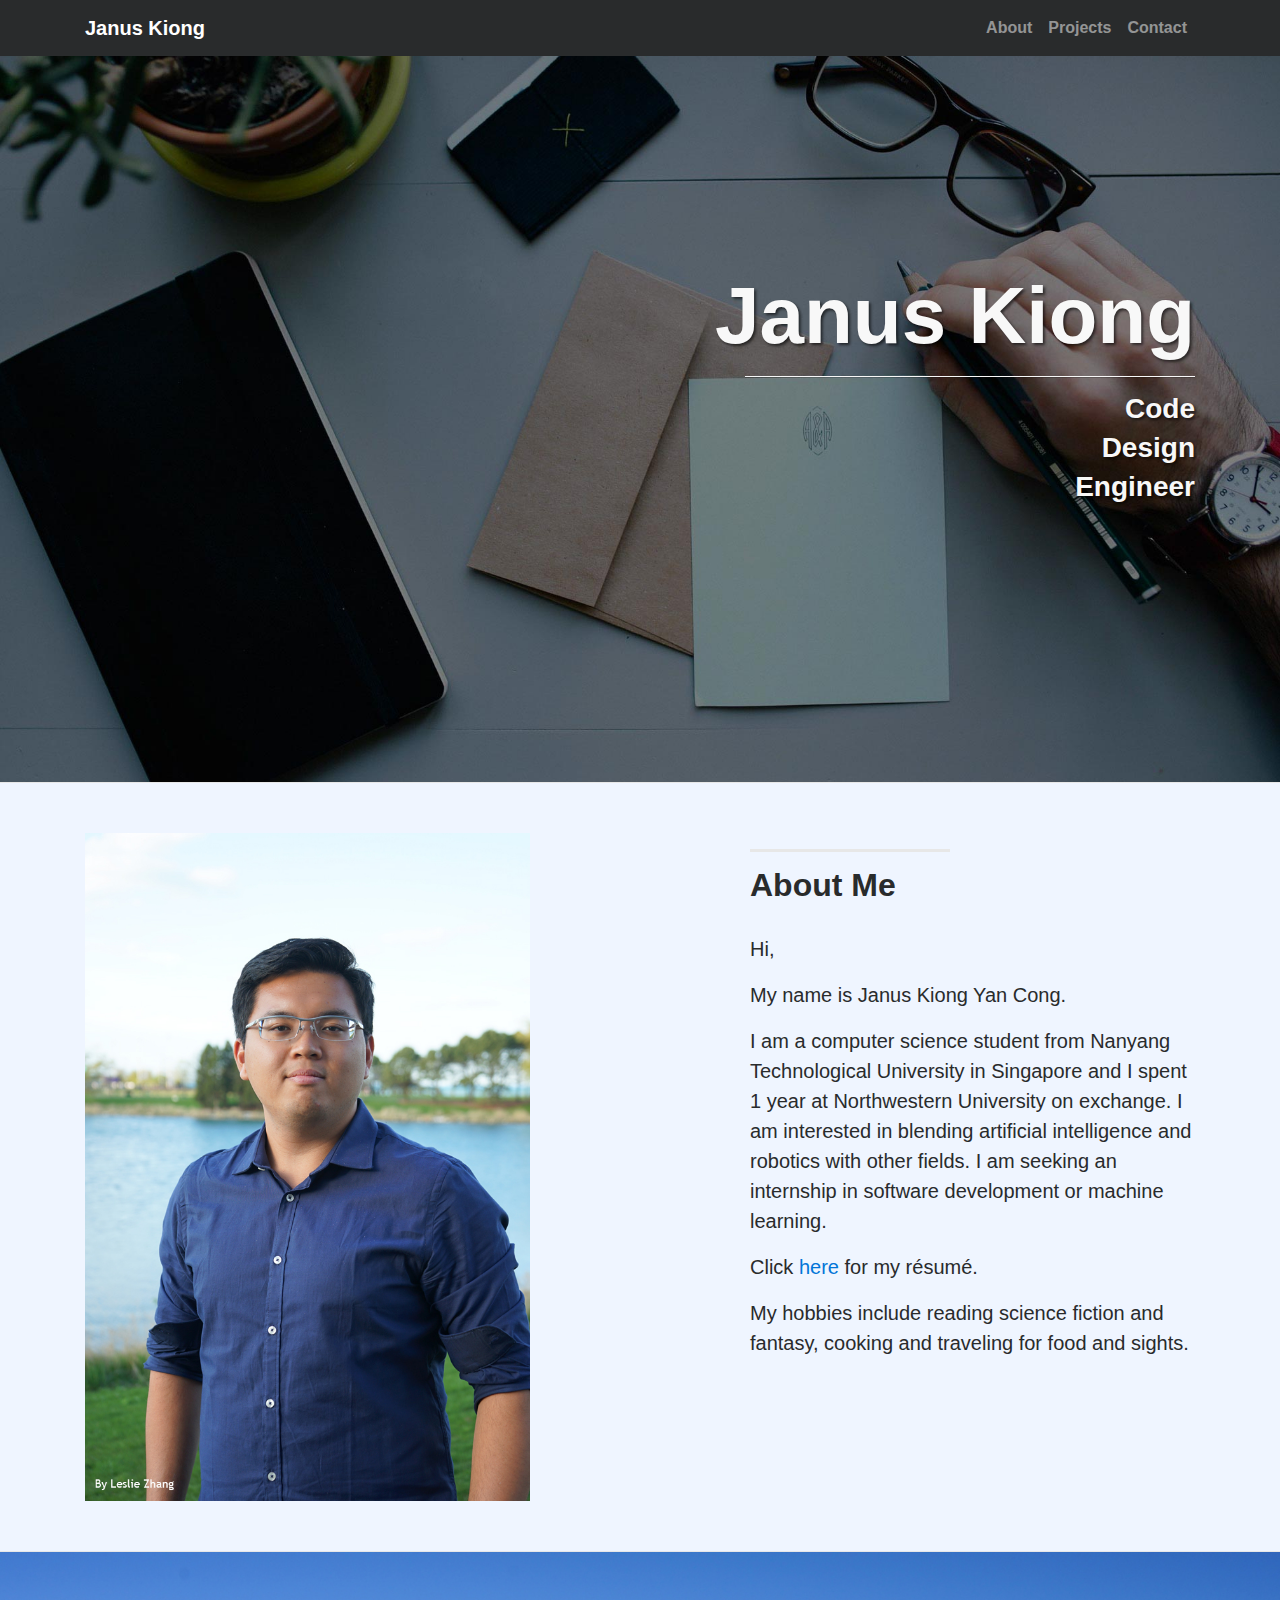
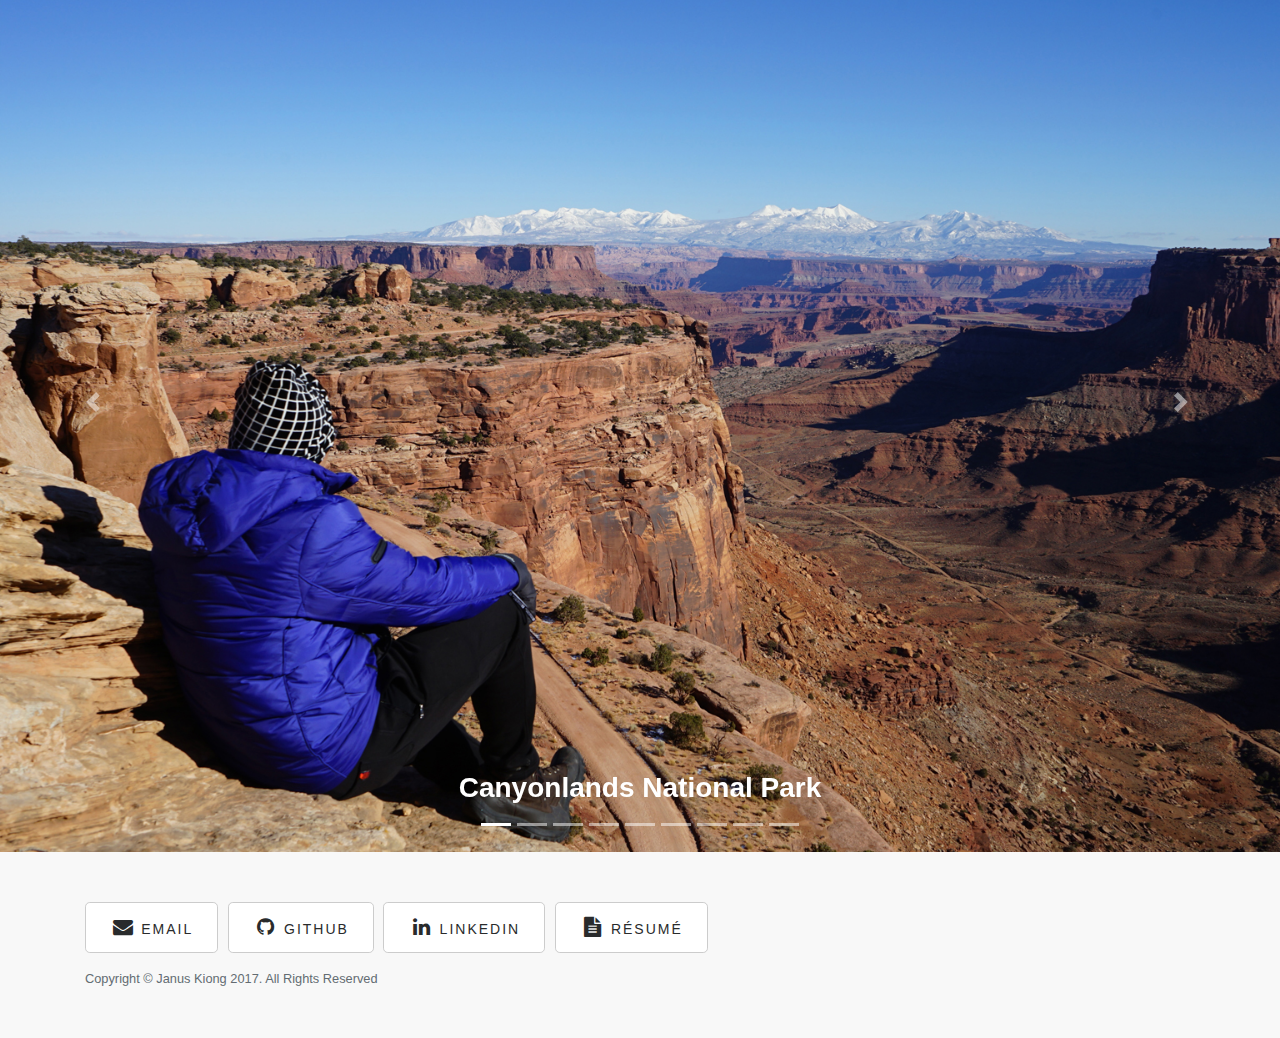
==== index.html @ f42e77da "Changed BIO" ====
<!DOCTYPE html>
<html lang="en">

<head>

    <meta charset="utf-8">
    <meta name="viewport" content="width=device-width, initial-scale=1, shrink-to-fit=no">
    <meta name="description" content="">
    <meta name="author" content="">

    <title>Janus Kiong</title>

    <!-- Bootstrap core CSS -->
    <link href="vendor/bootstrap/css/bootstrap.min.css" rel="stylesheet">

    <!-- Custom styles for this template -->
    <link href="css/landing-page.css" rel="stylesheet">

    <!-- Custom fonts for this template -->
    <link href="vendor/font-awesome/css/font-awesome.min.css" rel="stylesheet" type="text/css">
    <link href="https://fonts.googleapis.com/css?family=Lato:300,400,700,300italic,400italic,700italic" rel="stylesheet" type="text/css">

    <!-- Temporary navbar container fix -->
    <style>
    .navbar-toggler {
        z-index: 1;
    }
    
    @media (max-width: 576px) {
        nav > .container {
            width: 100%;
        }
    }
    </style>

</head>

<body>

    <!-- Navigation -->
    <nav class="navbar fixed-top navbar-toggleable-md navbar-inverse bg-inverse">
        <button class="navbar-toggler navbar-toggler-right" type="button" data-toggle="collapse" data-target="#navbarExample" aria-controls="navbarExample" aria-expanded="false" aria-label="Toggle navigation">
            <span class="navbar-toggler-icon"></span>
        </button>
        <div class="container">
            <a class="navbar-brand" href="index.html">Janus Kiong</a>
            <div class="collapse navbar-collapse" id="navbarExample">
                <ul class="navbar-nav ml-auto">
                    <li class="nav-item">
                        <a class="nav-link" href="#about">About</a>
                    </li>
                    <li class="nav-item">
                        <a class="nav-link" href="projects/index.html">Projects</a>
                    </li>
                    <li class="nav-item">
                        <a class="nav-link" href="#contact">Contact</a>
                    </li>
                </ul>
            </div>
        </div>
    </nav>

    <!-- Header -->
    <header class="intro-header">
        <div class="container">
            <div class="intro-message">
                <h1>Janus Kiong</h1>
                <hr class="intro-divider">
                <h3>Code</h3>
				<h3>Design</h3>
				<h3>Engineer</h3>
            </div>
        </div>
    </header>

    <!-- Page Content -->
	<section id="about">
	<a name="about"></a>
    <section class="content-section-b">

        <div class="container">

            <div class="row">
                <div class="col-lg-5 push-lg-7">
                    <hr class="section-heading-spacer">
                    <div class="clearfix"></div>
                    <h2 class="section-heading">About Me</h2>
                    <p class="lead">Hi,</p>
					<p class="lead">My name is Janus Kiong Yan Cong.</p>
					<p class="lead">I am a computer science student from Nanyang Technological University in Singapore and I spent 1 year at Northwestern University on exchange. I am interested in blending artificial intelligence and robotics with other fields. I am seeking an internship in software development or machine learning.</p>
					<p class="lead">Click <a href="file/resume.pdf">here</a> for my résumé. </p>
					<p class="lead">My hobbies include reading science fiction and fantasy, cooking and traveling for food and sights.</p>
                </div>
                <div class="col-lg-5 pull-lg-5">
                    <img class="img-fluid" src="img/januskiong.jpg" alt="">
                </div>
            </div>

        </div>
        <!-- /.container -->

    </section>
    <!-- /.content-section-b -->
	</section>
	
	<!--Full Page Sliders-->
    <header>
        <div id="carouselExampleIndicators" class="carousel slide" data-ride="carousel">
            <ol class="carousel-indicators">
                <li data-target="#carouselExampleIndicators" data-slide-to="0" class="active"></li>
                <li data-target="#carouselExampleIndicators" data-slide-to="1"></li>
                <li data-target="#carouselExampleIndicators" data-slide-to="2"></li>
				<li data-target="#carouselExampleIndicators" data-slide-to="3"></li>
				<li data-target="#carouselExampleIndicators" data-slide-to="4"></li>
				<li data-target="#carouselExampleIndicators" data-slide-to="5"></li>
				<li data-target="#carouselExampleIndicators" data-slide-to="6"></li>
				<li data-target="#carouselExampleIndicators" data-slide-to="7"></li>
				<li data-target="#carouselExampleIndicators" data-slide-to="8"></li>
				
            </ol>
            <div class="carousel-inner" role="listbox">
                <!-- Slide One - Set the background image for this slide in the line below -->
                <div class="carousel-item active" style="background-image: url('img/canyonlands.jpg')">
                    <div class="carousel-caption d-none d-md-block">
                        <h3>Canyonlands National Park</h3>
                    </div>
                </div>
                <!-- Slide Two - Set the background image for this slide in the line below -->
                <div class="carousel-item" style="background-image: url('img/yosemite.jpg')">
                    <div class="carousel-caption d-none d-md-block">
                        <h3>Yosemite National Park</h3>
                    </div>
                </div>
                <!-- Slide Three - Set the background image for this slide in the line below -->
                <div class="carousel-item" style="background-image: url('img/bryce-canyon.jpg')">
                    <div class="carousel-caption d-none d-md-block">
                        <h3>Bryce Canyon National Park</h3>
                    </div>
                </div>
				<div class="carousel-item" style="background-image: url('img/antelope-canyon.jpg')">
                    <div class="carousel-caption d-none d-md-block">
                        <h3>Antelope Canyon</h3>
                    </div>
                </div>
				<div class="carousel-item" style="background-image: url('img/death-valley.jpg')">
                    <div class="carousel-caption d-none d-md-block">
                        <h3>Death Valley National Park</h3>
                    </div>
                </div><div class="carousel-item" style="background-image: url('img/northwestern-university.jpg')">
                    <div class="carousel-caption d-none d-md-block">
                        <h3>Northwestern University</h3>
                    </div>
                </div>
				<div class="carousel-item" style="background-image: url('img/chicago-flight.jpg')">
                    <div class="carousel-caption d-none d-md-block">
                        <h3>Chicago</h3>
                    </div>
                </div>
				<div class="carousel-item" style="background-image: url('img/wodka-bar.jpg')">
                    <div class="carousel-caption d-none d-md-block">
                        <h3>Wódka Bar, Kraków</h3>
                    </div>
                </div>
				<div class="carousel-item" style="background-image: url('img/peles-castle.jpg')">
                    <div class="carousel-caption d-none d-md-block">
                        <h3>Peleș Castle, Romania</h3>
                    </div>
                </div>
            </div>
            <a class="carousel-control-prev" href="#carouselExampleIndicators" role="button" data-slide="prev">
                <span class="carousel-control-prev-icon" aria-hidden="true"></span>
                <span class="sr-only">Previous</span>
            </a>
            <a class="carousel-control-next" href="#carouselExampleIndicators" role="button" data-slide="next">
                <span class="carousel-control-next-icon" aria-hidden="true"></span>
                <span class="sr-only">Next</span>
            </a>
        </div>
    </header>

    <!-- Footer -->
	<section id="contact">
	<a name="contact"></a>
    <footer>
        <div class="container">
            <ul class="list-inline intro-social-buttons">
                    <li class="list-inline-item">
                        <a href="mailto:janus.kiong@gmail.com" class="btn btn-secondary btn-lg"><i class="fa fa-envelope fa-fw"></i> <span class="network-name">Email</span></a>
                    </li>
                    <li class="list-inline-item">
                        <a href="https://github.com/JnusK" class="btn btn-secondary btn-lg"><i class="fa fa-github fa-fw"></i> <span class="network-name">Github</span></a>
                    </li>
                    <li class="list-inline-item">
                        <a href="https://www.linkedin.com/in/januskiong/" class="btn btn-secondary btn-lg"><i class="fa fa-linkedin fa-fw"></i> <span class="network-name">Linkedin</span></a>
                    </li>
					<li class="list-inline-item">
                        <a href="file/resume.pdf" class="btn btn-secondary btn-lg"><i class="fa fa-file-text fa-fw"></i> <span class="network-name">Résumé</span></a>
                    </li>
                </ul>
            <p class="copyright text-muted small">Copyright &copy; Janus Kiong 2017. All Rights Reserved</p>
        </div>
    </footer>
	</section>

    <!-- Bootstrap core JavaScript -->
    <script src="vendor/jquery/jquery.min.js"></script>
    <script src="vendor/tether/tether.min.js"></script>
    <script src="vendor/bootstrap/js/bootstrap.min.js"></script>

</body>

</html>
---- css/landing-page.css ----
/*!
 * Start Bootstrap - Landing Page (http://startbootstrap.com/template-overviews/landing-page)
 * Copyright 2013-2017 Start Bootstrap
 * Licensed under MIT (https://github.com/BlackrockDigital/startbootstrap-landing-page/blob/master/LICENSE)
 */

body,
html {
    width: 100%;
    height: 100%;
}

body,
h1,
h2,
h3,
h4,
h5,
h6 {
    font-family: Trebuchet MS, sans-serif;
    font-weight: 700;
}

body {
		background-color: #eff5ff;
}

.intro-header {
    padding-top: 50px;
    padding-bottom: 50px;
    text-align: right;
    color: #f8f8f8;
    background: url(../img/intro-bg.jpg) no-repeat center center;
    background-size: cover;
}

.intro-message {
    position: relative;
    padding-top: 20%;
    padding-bottom: 20%;
}

.intro-message > h1 {
    margin: 0;
    text-shadow: 2px 2px 3px rgba(0, 0, 0, 0.6);
    font-size: 5em;
}

.intro-divider {
    width: 450px;
	margin-right: 0;
    border-top: 1px solid #f8f8f8;
    border-bottom: 1px solid rgba(0, 0, 0, 0.2);
}

.intro-message > h3 {
    text-shadow: 2px 2px 3px rgba(0, 0, 0, 0.6);
}

@media(max-width:767px) {
    .intro-message {
        padding-bottom: 15%;
    }
    .intro-message > h1 {
        font-size: 3em;
    }
    ul.intro-social-buttons > li {
        display: block;
        margin-bottom: 20px;
        padding: 0;
    }
    ul.intro-social-buttons > li:last-child {
        margin-bottom: 0;
    }
    .intro-divider {
        width: 100%;
    }
}

.network-name {
    text-transform: uppercase;
    font-size: 14px;
    font-weight: 400;
    letter-spacing: 2px;
}

.content-section-a {
    padding: 50px 0;
    background-color: #f8f8f8;
}

.content-section-b {
    padding: 50px 0;
    border-top: 1px solid #e7e7e7;
    border-bottom: 1px solid #e7e7e7;
}

.section-heading {
    margin-bottom: 30px;
}

.section-heading-spacer {
    float: left;
    width: 200px;
    border-top: 3px solid #e7e7e7;
}

.banner {
    padding: 100px 0;
    color: #f8f8f8;
    background: url(../img/banner-bg.jpg) no-repeat center center;
    background-size: cover;
}

.banner h2 {
    margin: 0;
    text-shadow: 2px 2px 3px rgba(0, 0, 0, 0.6);
    font-size: 3em;
}

.banner ul {
    margin-bottom: 0;
}

.banner-social-buttons {
    float: right;
    margin-top: 0;
}

@media(max-width:1199px) {
    ul.banner-social-buttons {
        float: left;
        margin-top: 15px;
    }
}

@media(max-width:767px) {
    .banner h2 {
        margin: 0;
        text-shadow: 2px 2px 3px rgba(0, 0, 0, 0.6);
        font-size: 3em;
    }
    ul.banner-social-buttons > li {
        display: block;
        margin-bottom: 20px;
        padding: 0;
    }
    ul.banner-social-buttons > li:last-child {
        margin-bottom: 0;
    }
}

.carousel-item {
    height: 100vh;
    min-height: 300px;
    background: no-repeat center center scroll;
    -webkit-background-size: cover;
    -moz-background-size: cover;
    -o-background-size: cover;
    background-size: cover;
}

footer {
    padding: 50px 0;
    background-color: #f8f8f8;
}

p.copyright {
    margin: 15px 0 0;
}
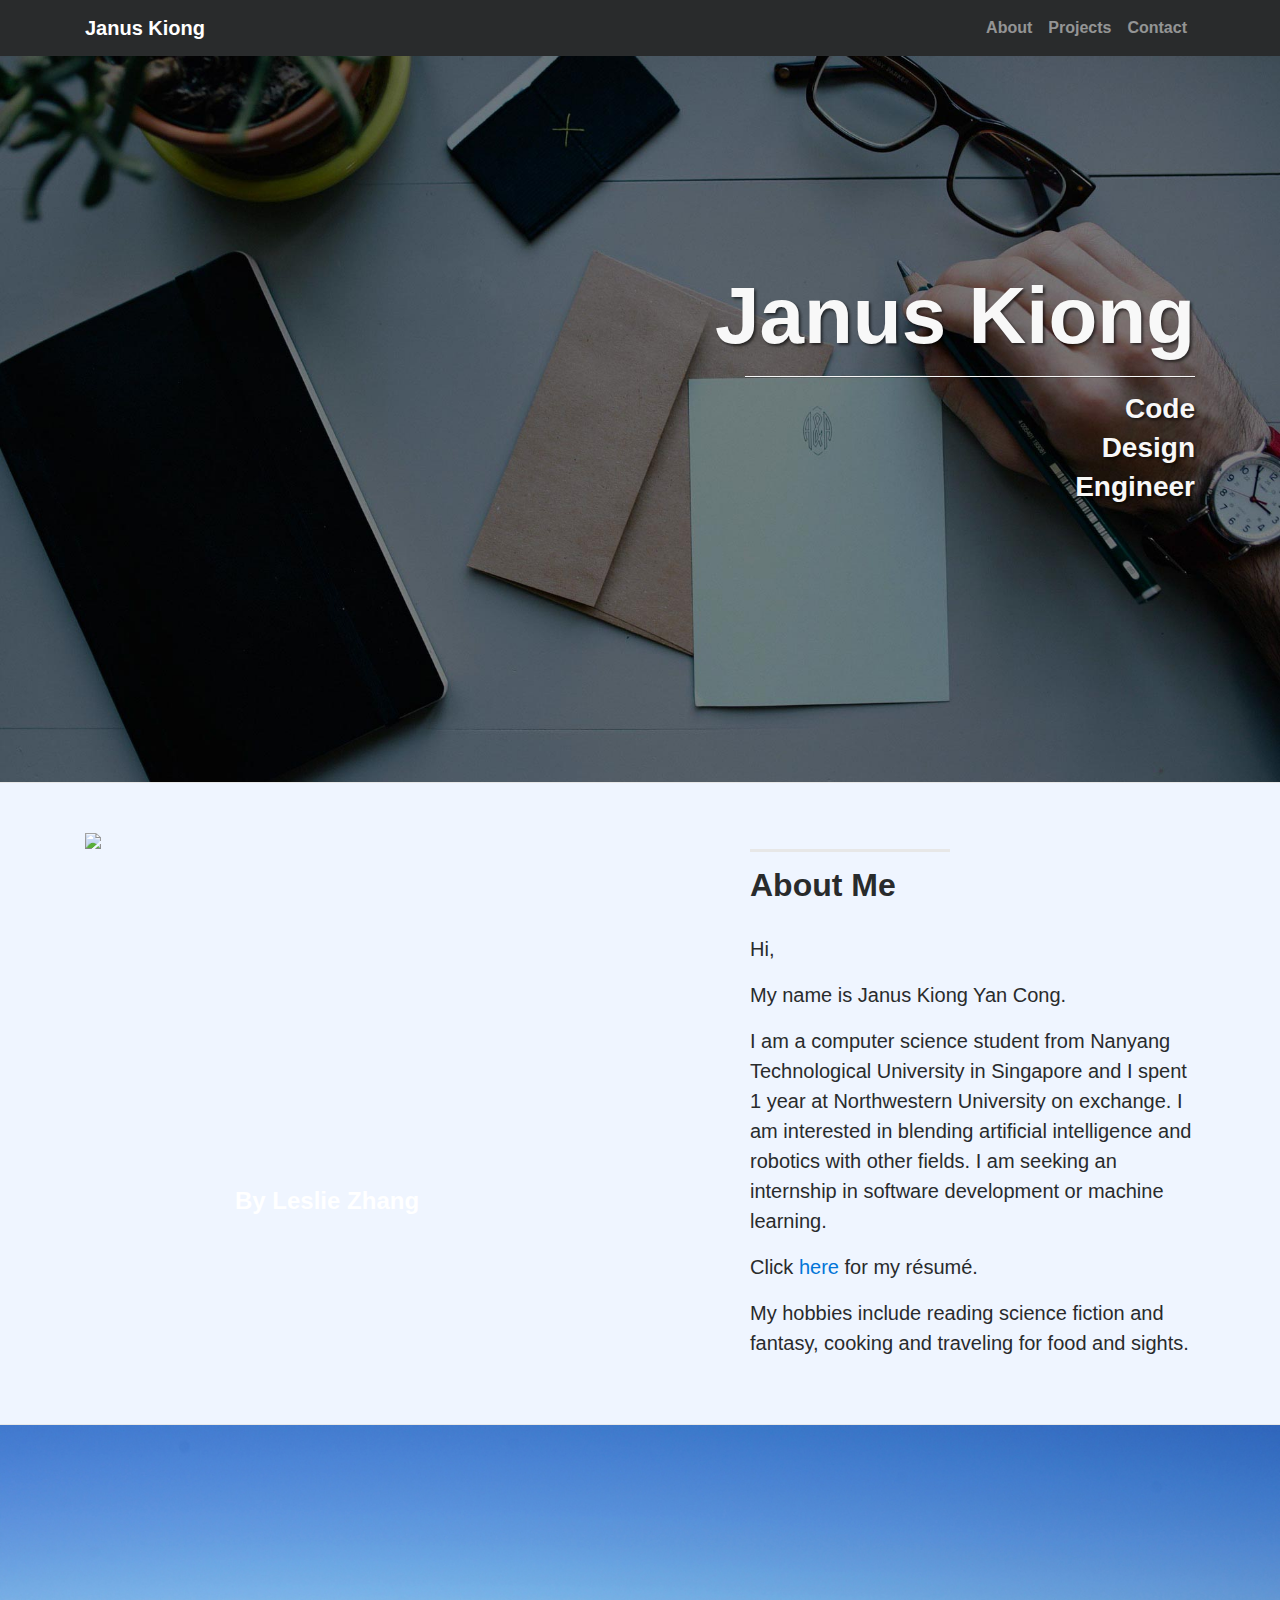
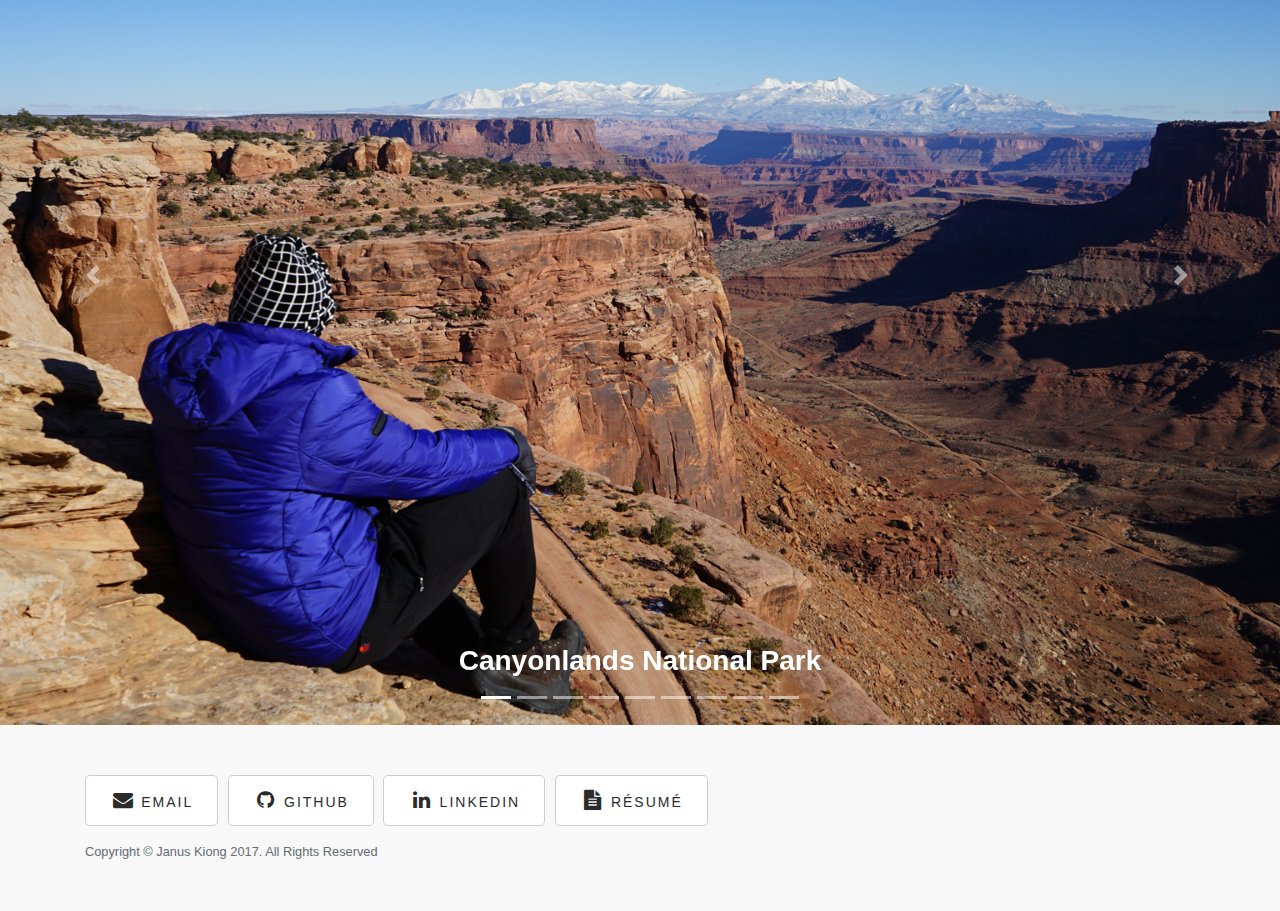
==== commit 987111ac: "Testing photo credits overlay" ====
--- a/index.html
+++ b/index.html
@@ -92,7 +92,13 @@
 					<p class="lead">My hobbies include reading science fiction and fantasy, cooking and traveling for food and sights.</p>
                 </div>
                 <div class="col-lg-5 pull-lg-5">
+				<!--
                     <img class="img-fluid" src="img/januskiong.jpg" alt="">
+					-->
+					<div id="photo-container">
+						<img id="photo" src="http://www.noao.edu/image_gallery/images/d4/androa.jpg" />
+						<p id="credits">By Leslie Zhang</p>
+</div>
                 </div>
             </div>
 
--- a/css/landing-page.css
+++ b/css/landing-page.css
@@ -168,3 +168,23 @@
 p.copyright {
     margin: 15px 0 0;
 }
+
+#photo-container {
+  height: 400px;
+  width: 400px;
+  position: relative;
+}
+#photo {
+  position: absolute;
+  left: 0;
+  top: 0;
+}
+#credits {
+  z-index: 100;
+  position: absolute;
+  color: white;
+  font-size: 24px;
+  font-weight: bold;
+  left: 150px;
+  top: 350px;
+}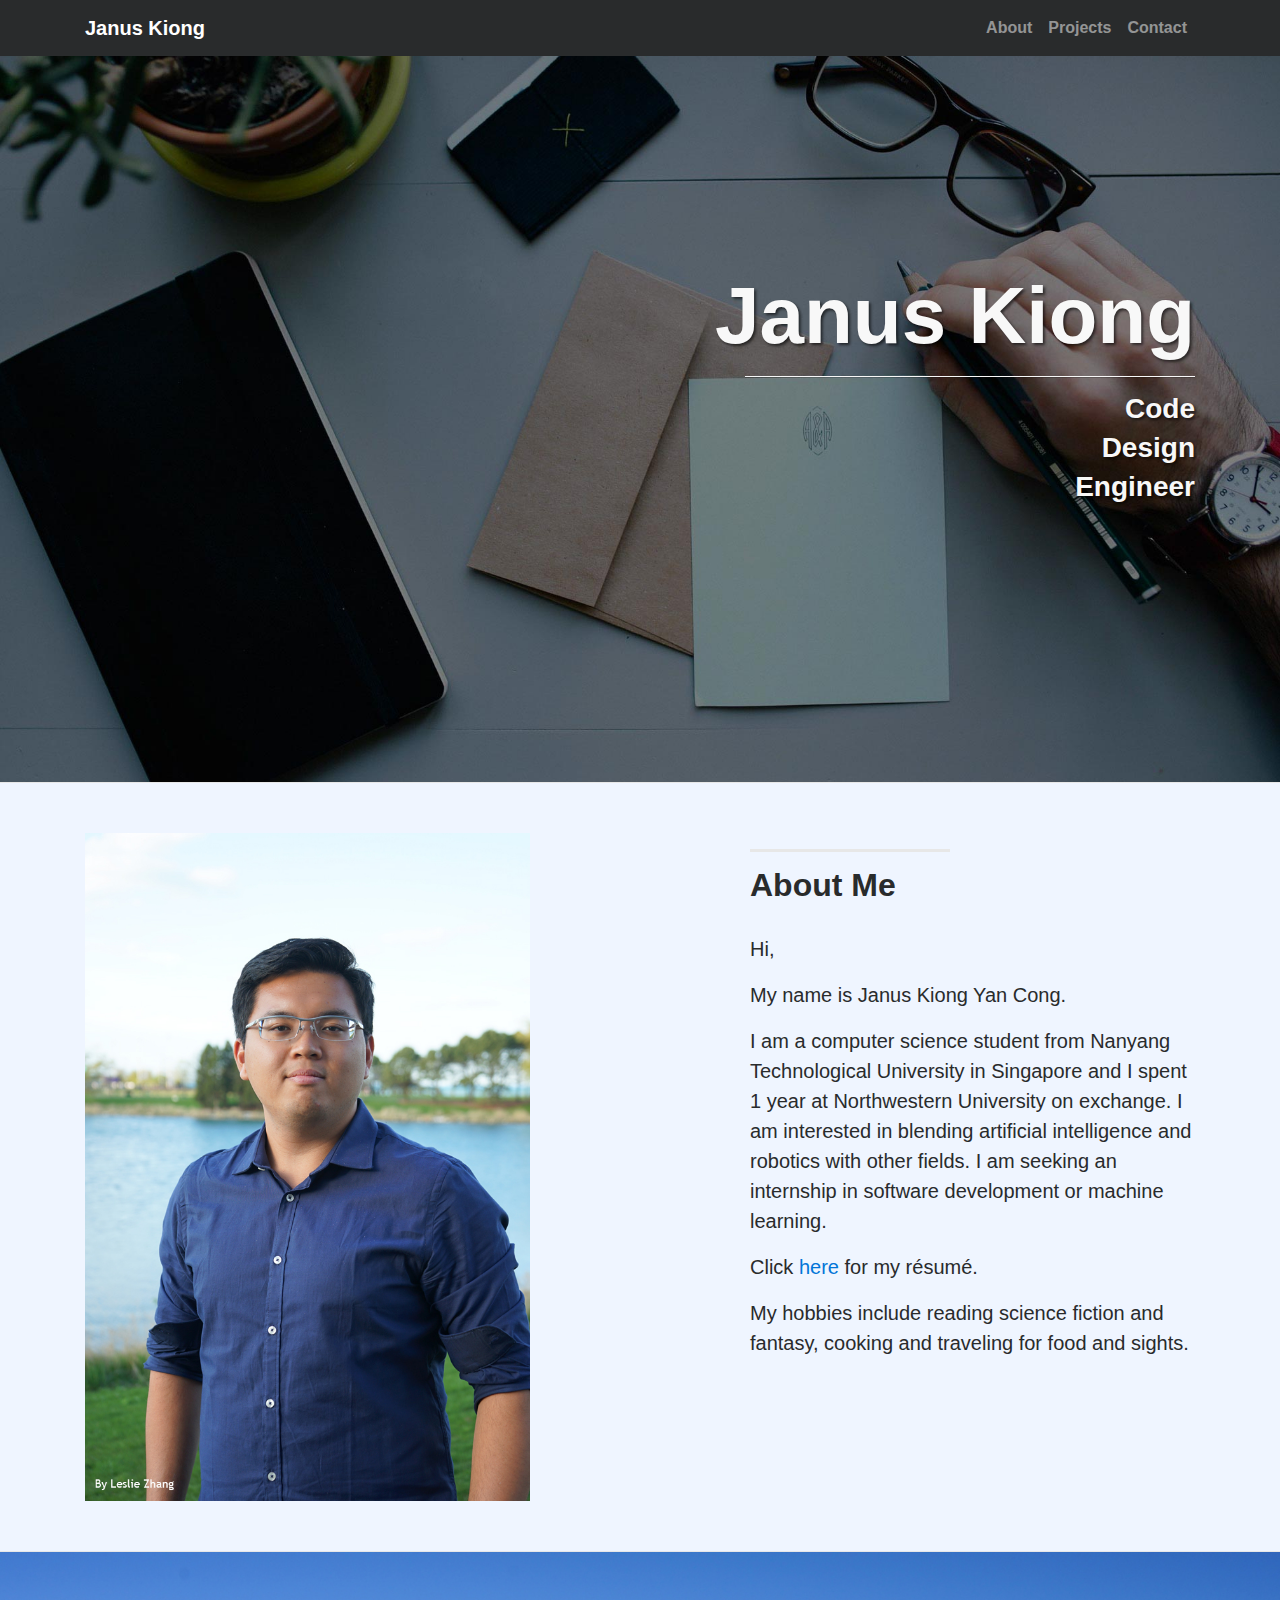
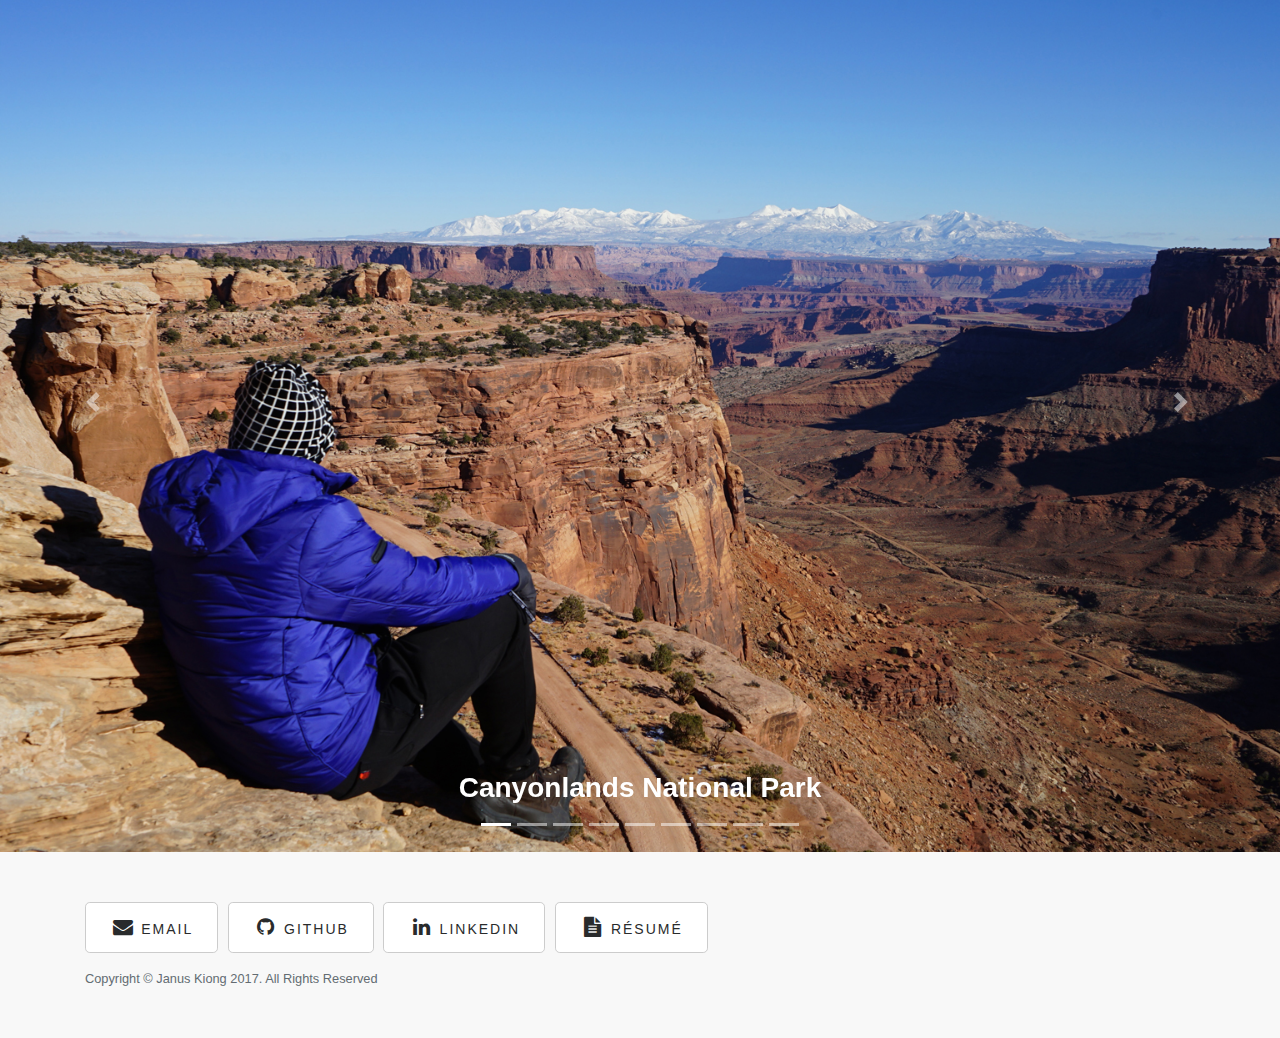
==== commit 162eb086: "Remove text overlay test" ====
--- a/index.html
+++ b/index.html
@@ -92,13 +92,7 @@
 					<p class="lead">My hobbies include reading science fiction and fantasy, cooking and traveling for food and sights.</p>
                 </div>
                 <div class="col-lg-5 pull-lg-5">
-				<!--
                     <img class="img-fluid" src="img/januskiong.jpg" alt="">
-					-->
-					<div id="photo-container">
-						<img id="photo" src="http://www.noao.edu/image_gallery/images/d4/androa.jpg" />
-						<p id="credits">By Leslie Zhang</p>
-</div>
                 </div>
             </div>
 
--- a/css/landing-page.css
+++ b/css/landing-page.css
@@ -174,11 +174,7 @@
   width: 400px;
   position: relative;
 }
-#photo {
-  position: absolute;
-  left: 0;
-  top: 0;
-}
+
 #credits {
   z-index: 100;
   position: absolute;
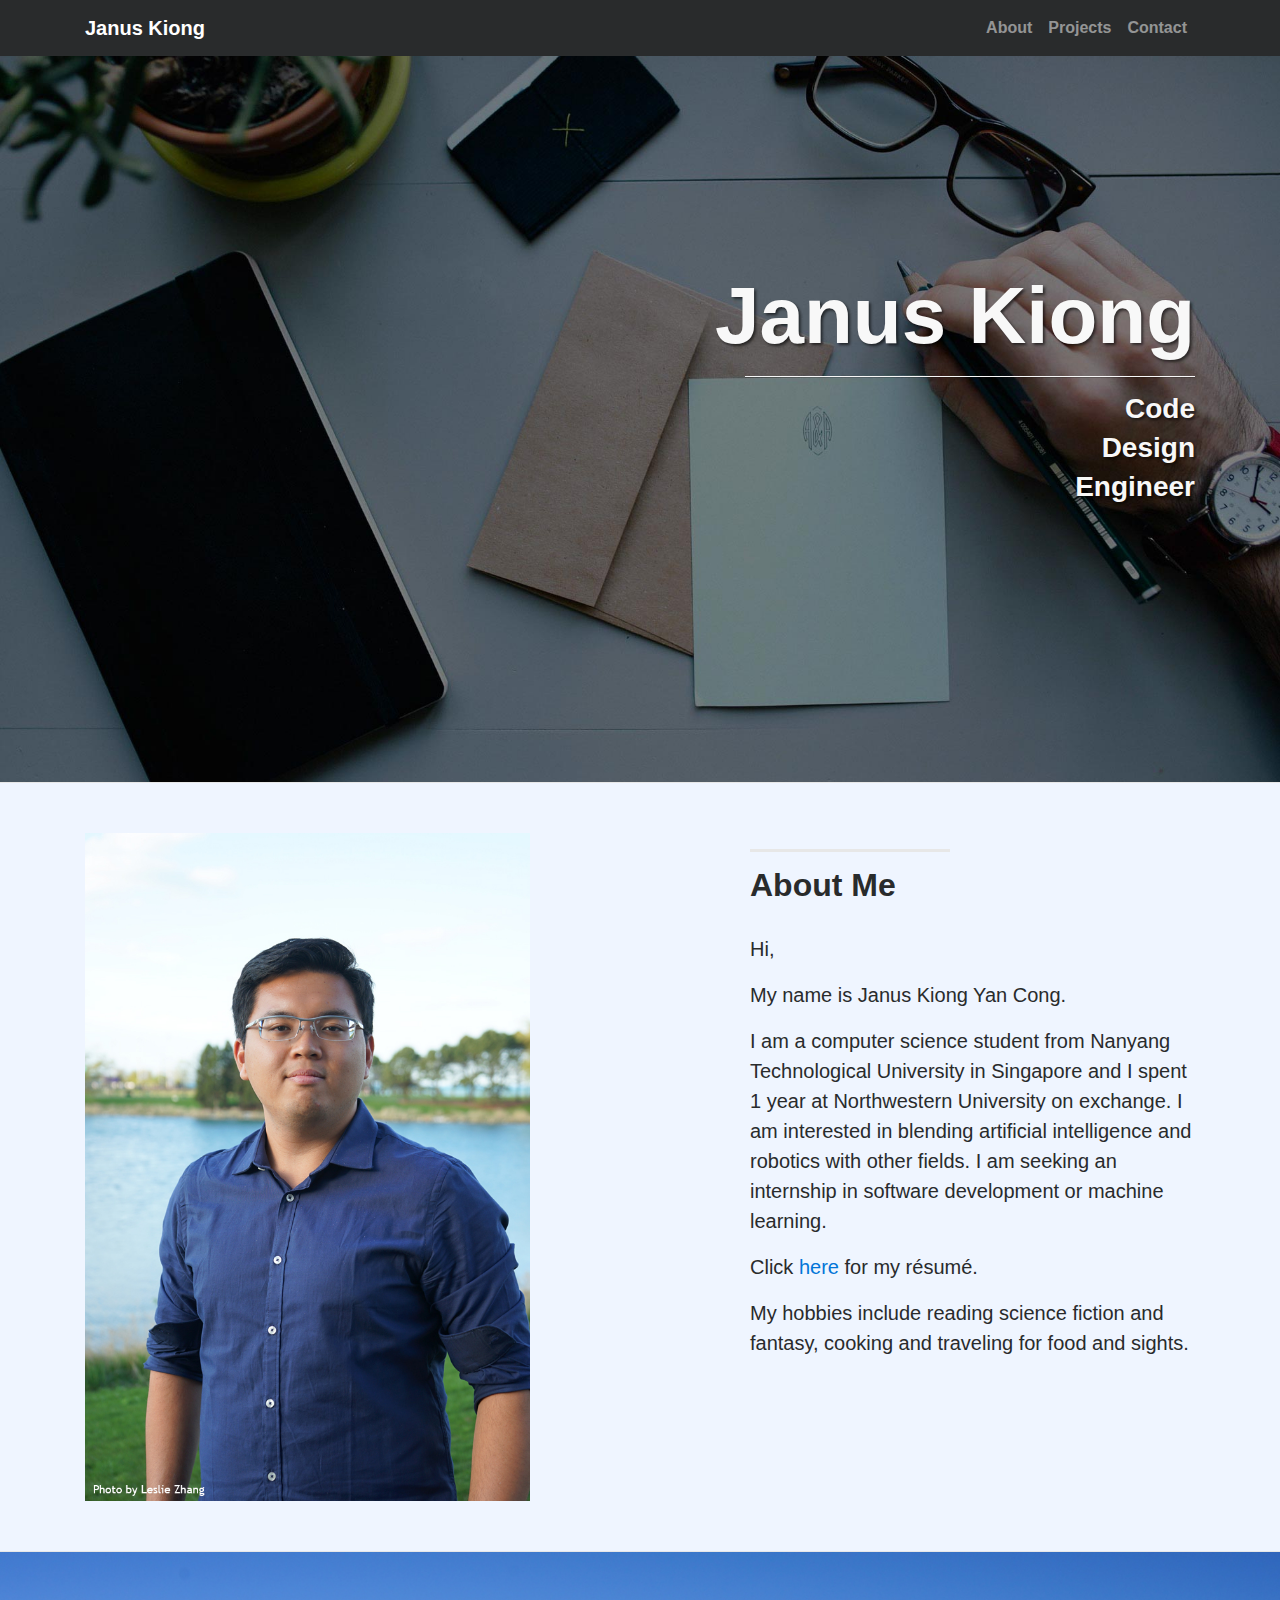
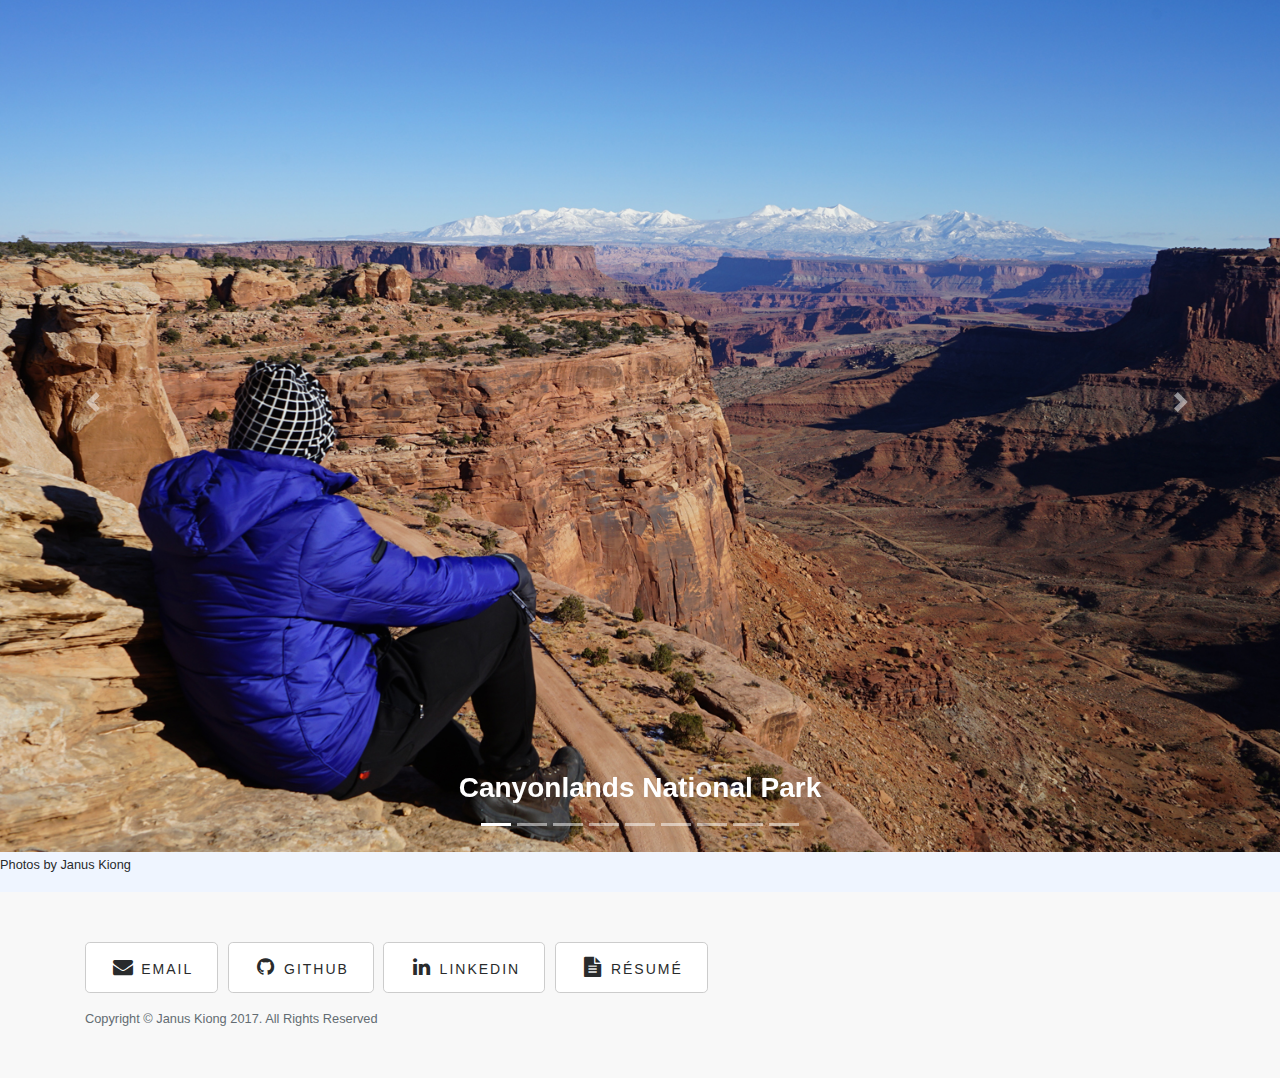
==== commit 36144dd1: "Updated photos" ====
--- a/index.html
+++ b/index.html
@@ -176,6 +176,7 @@
                 <span class="sr-only">Next</span>
             </a>
         </div>
+		<p><small>Photos by Janus Kiong</small></p>
     </header>
 
     <!-- Footer -->
--- a/css/landing-page.css
+++ b/css/landing-page.css
@@ -168,19 +168,3 @@
 p.copyright {
     margin: 15px 0 0;
 }
-
-#photo-container {
-  height: 400px;
-  width: 400px;
-  position: relative;
-}
-
-#credits {
-  z-index: 100;
-  position: absolute;
-  color: white;
-  font-size: 24px;
-  font-weight: bold;
-  left: 150px;
-  top: 350px;
-}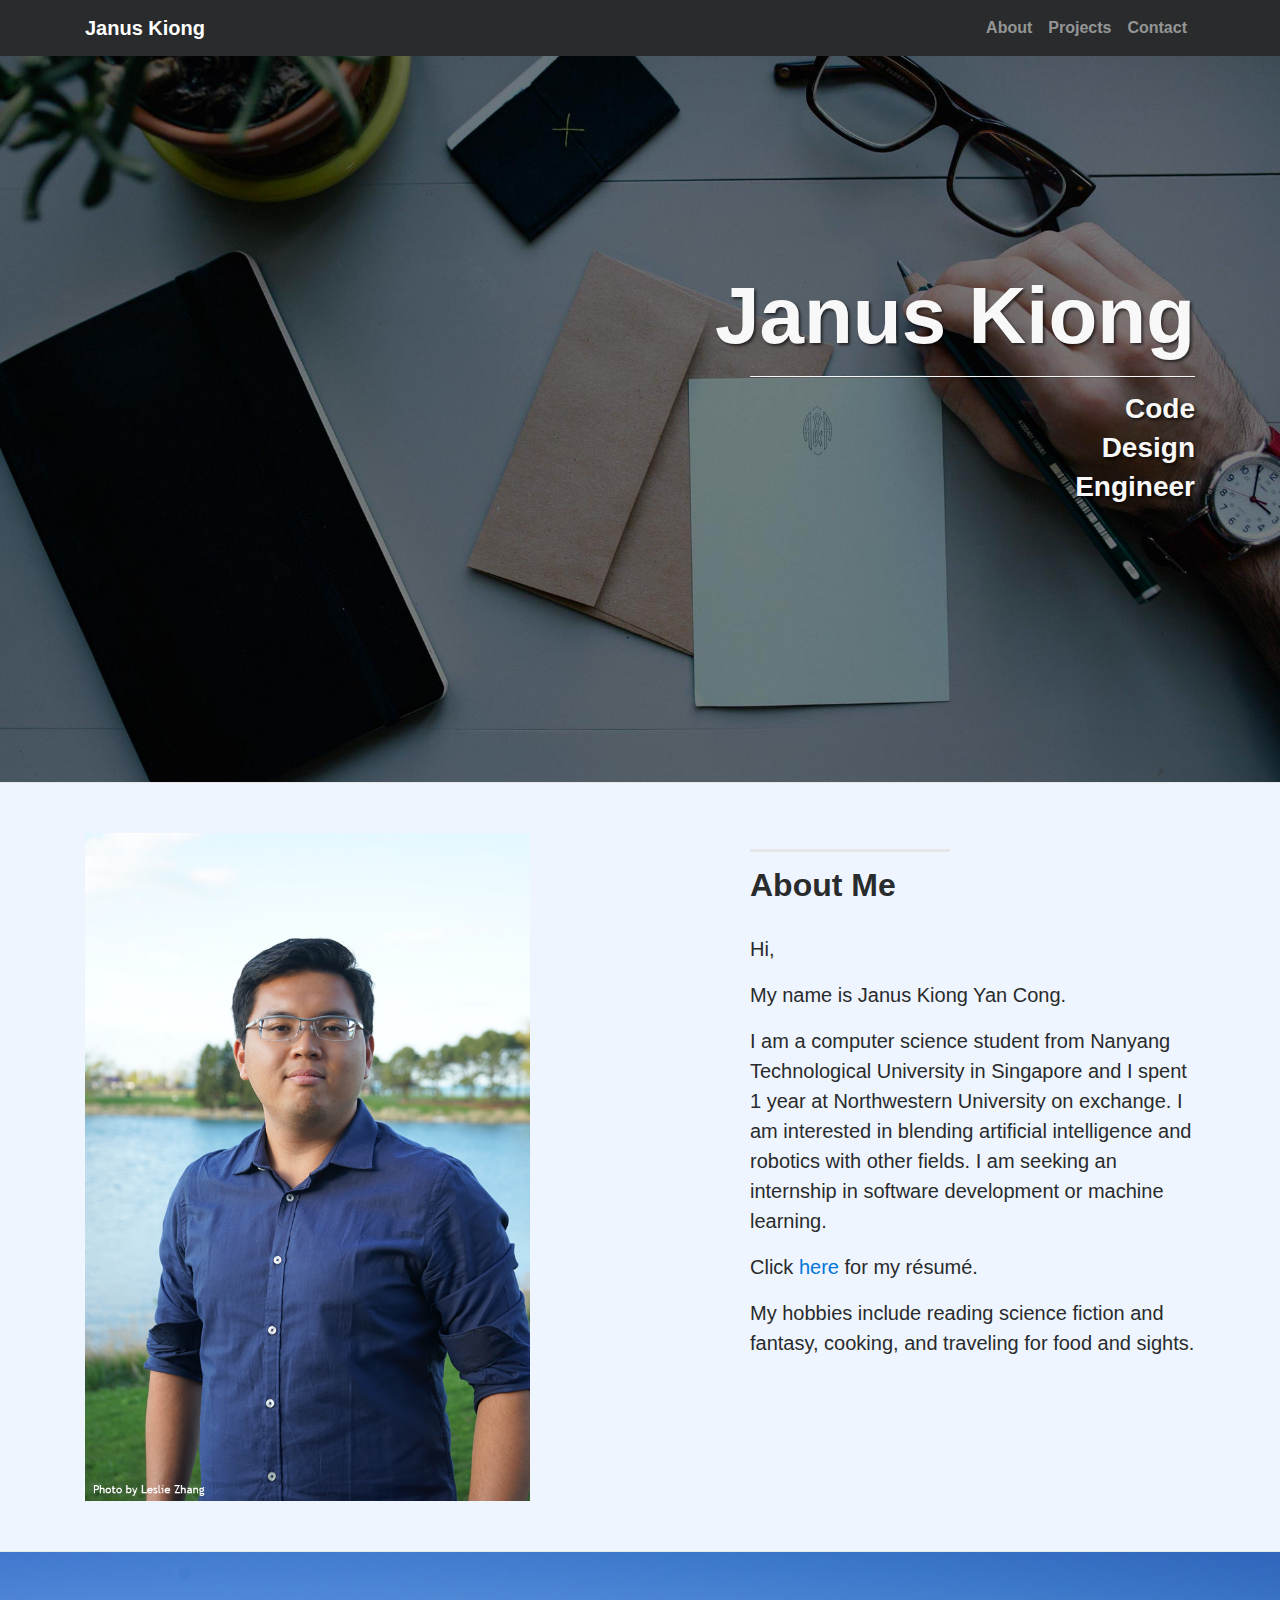
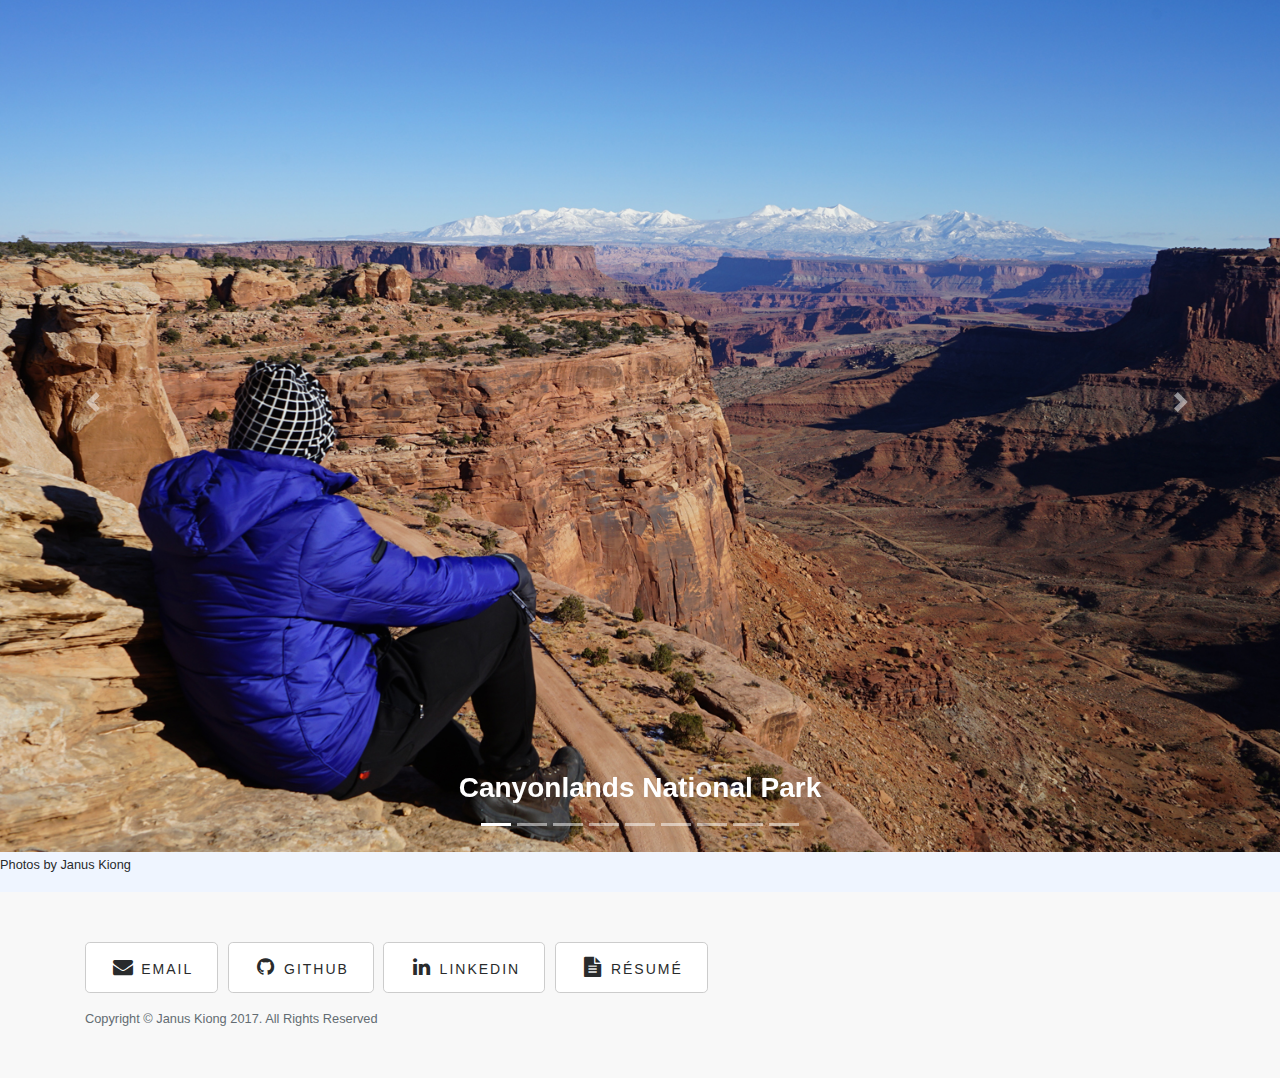
==== commit 0a8b8ec4: "Minor language fix" ====
--- a/index.html
+++ b/index.html
@@ -63,10 +63,10 @@
     <!-- Header -->
     <header class="intro-header">
         <div class="container">
-            <div class="intro-message">
-                <h1>Janus Kiong</h1>
-                <hr class="intro-divider">
-                <h3>Code</h3>
+			<div class="intro-message">
+				<h1>Janus Kiong</h1>
+				<hr class="intro-divider">
+				<h3 style="clear: both;">Code</h3>
 				<h3>Design</h3>
 				<h3>Engineer</h3>
             </div>
@@ -88,8 +88,8 @@
                     <p class="lead">Hi,</p>
 					<p class="lead">My name is Janus Kiong Yan Cong.</p>
 					<p class="lead">I am a computer science student from Nanyang Technological University in Singapore and I spent 1 year at Northwestern University on exchange. I am interested in blending artificial intelligence and robotics with other fields. I am seeking an internship in software development or machine learning.</p>
-					<p class="lead">Click <a href="file/resume.pdf">here</a> for my résumé. </p>
-					<p class="lead">My hobbies include reading science fiction and fantasy, cooking and traveling for food and sights.</p>
+					<p class="lead">Click <a href="file/resume.pdf" target="_blank">here</a> for my résumé. </p>
+					<p class="lead">My hobbies include reading science fiction and fantasy, cooking, and traveling for food and sights.</p>
                 </div>
                 <div class="col-lg-5 pull-lg-5">
                     <img class="img-fluid" src="img/januskiong.jpg" alt="">
@@ -195,7 +195,7 @@
                         <a href="https://www.linkedin.com/in/januskiong/" class="btn btn-secondary btn-lg"><i class="fa fa-linkedin fa-fw"></i> <span class="network-name">Linkedin</span></a>
                     </li>
 					<li class="list-inline-item">
-                        <a href="file/resume.pdf" class="btn btn-secondary btn-lg"><i class="fa fa-file-text fa-fw"></i> <span class="network-name">Résumé</span></a>
+                        <a href="file/resume.pdf" target="_blank" class="btn btn-secondary btn-lg"><i class="fa fa-file-text fa-fw"></i> <span class="network-name">Résumé</span></a>
                     </li>
                 </ul>
             <p class="copyright text-muted small">Copyright &copy; Janus Kiong 2017. All Rights Reserved</p>
--- a/css/landing-page.css
+++ b/css/landing-page.css
@@ -47,8 +47,10 @@
 }
 
 .intro-divider {
-    width: 450px;
-	margin-right: 0;
+    width: 445px;
+	/*margin-right: 0;*/
+	position: relative;
+	float: right;
     border-top: 1px solid #f8f8f8;
     border-bottom: 1px solid rgba(0, 0, 0, 0.2);
 }
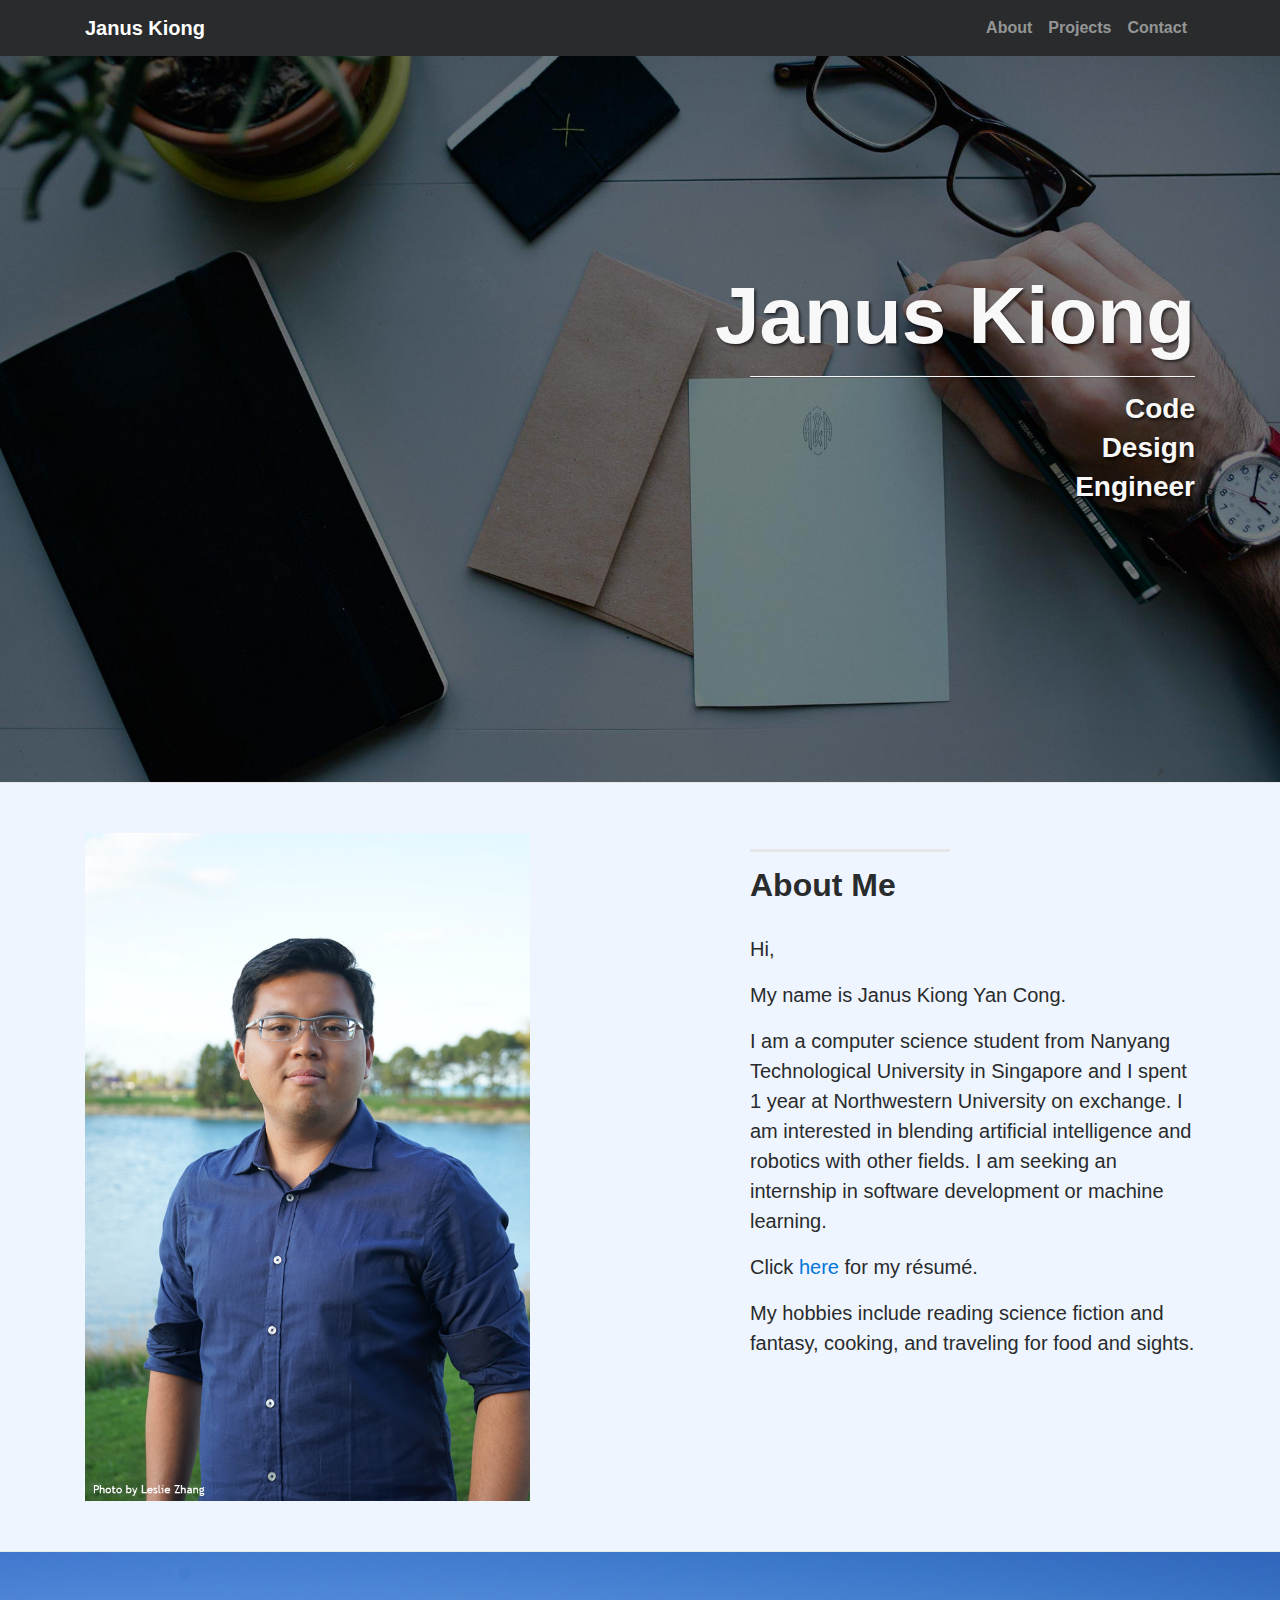
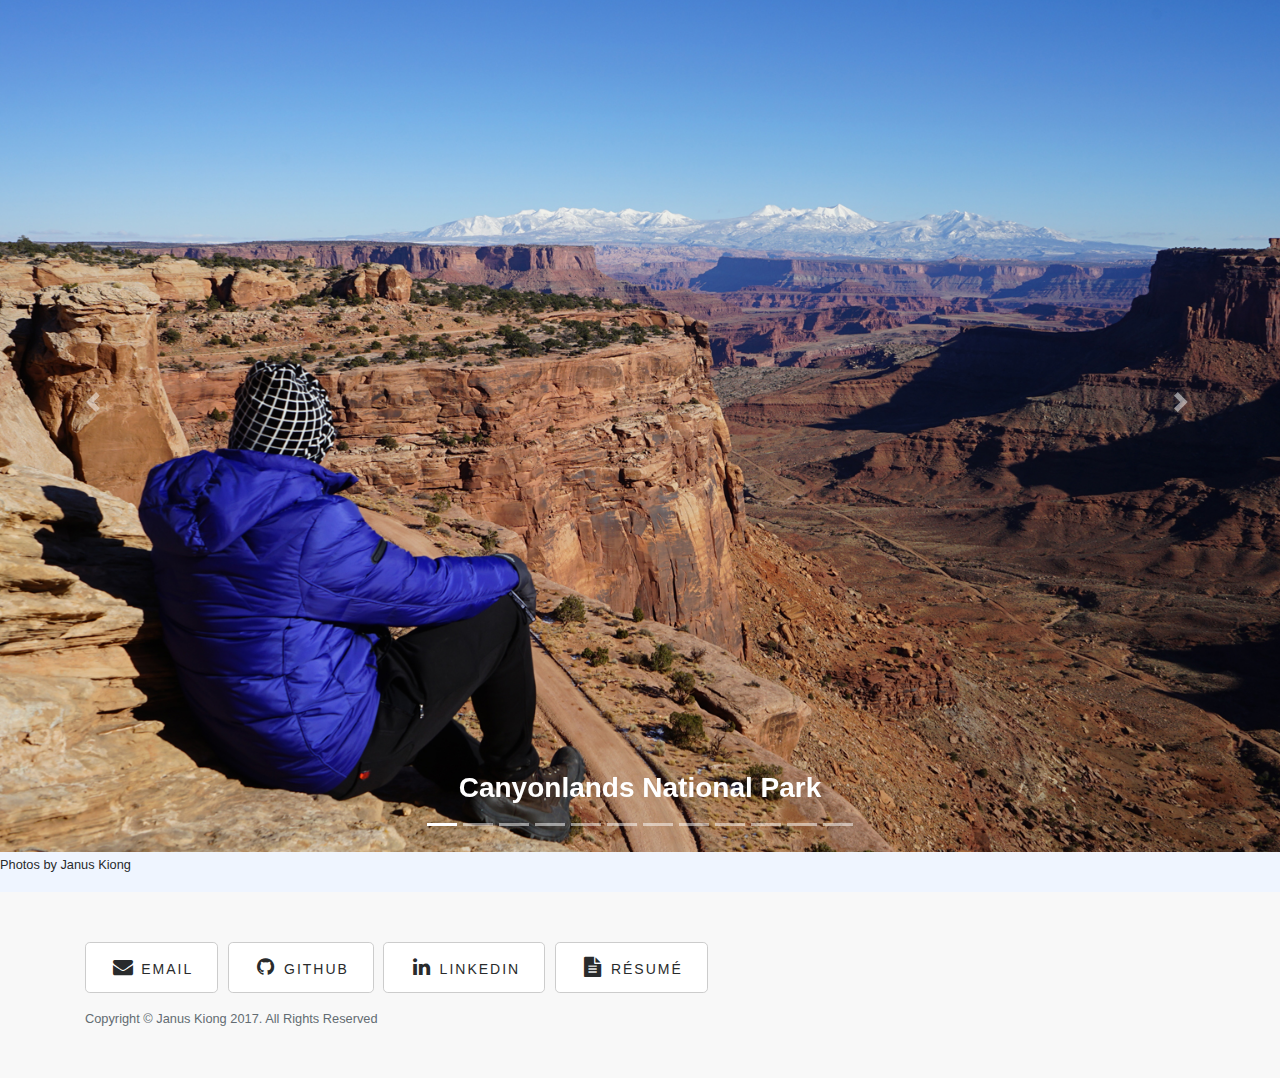
==== commit 297b168f: "Added more travel photos" ====
--- a/index.html
+++ b/index.html
@@ -116,6 +116,9 @@
 				<li data-target="#carouselExampleIndicators" data-slide-to="6"></li>
 				<li data-target="#carouselExampleIndicators" data-slide-to="7"></li>
 				<li data-target="#carouselExampleIndicators" data-slide-to="8"></li>
+				<li data-target="#carouselExampleIndicators" data-slide-to="9"></li>
+				<li data-target="#carouselExampleIndicators" data-slide-to="10"></li>
+				<li data-target="#carouselExampleIndicators" data-slide-to="11"></li>
 				
             </ol>
             <div class="carousel-inner" role="listbox">
@@ -135,6 +138,21 @@
                 <div class="carousel-item" style="background-image: url('img/bryce-canyon.jpg')">
                     <div class="carousel-caption d-none d-md-block">
                         <h3>Bryce Canyon National Park</h3>
+                    </div>
+                </div>
+				<div class="carousel-item" style="background-image: url('img/yellowstone-bunsen-peak.jpg')">
+                    <div class="carousel-caption d-none d-md-block">
+                        <h3>Bunsen Peak Trail, Yellowstone National Park</h3>
+                    </div>
+                </div>
+				<div class="carousel-item" style="background-image: url('img/yellowstone-lower-falls.jpg')">
+                    <div class="carousel-caption d-none d-md-block">
+                        <h3>Yellowstone Lower Falls, Yellowstone National Park</h3>
+                    </div>
+                </div>
+				<div class="carousel-item" style="background-image: url('img/bonneville-salt-flats.jpg')">
+                    <div class="carousel-caption d-none d-md-block">
+                        <h3>Bonneville Salt Flats</h3>
                     </div>
                 </div>
 				<div class="carousel-item" style="background-image: url('img/antelope-canyon.jpg')">
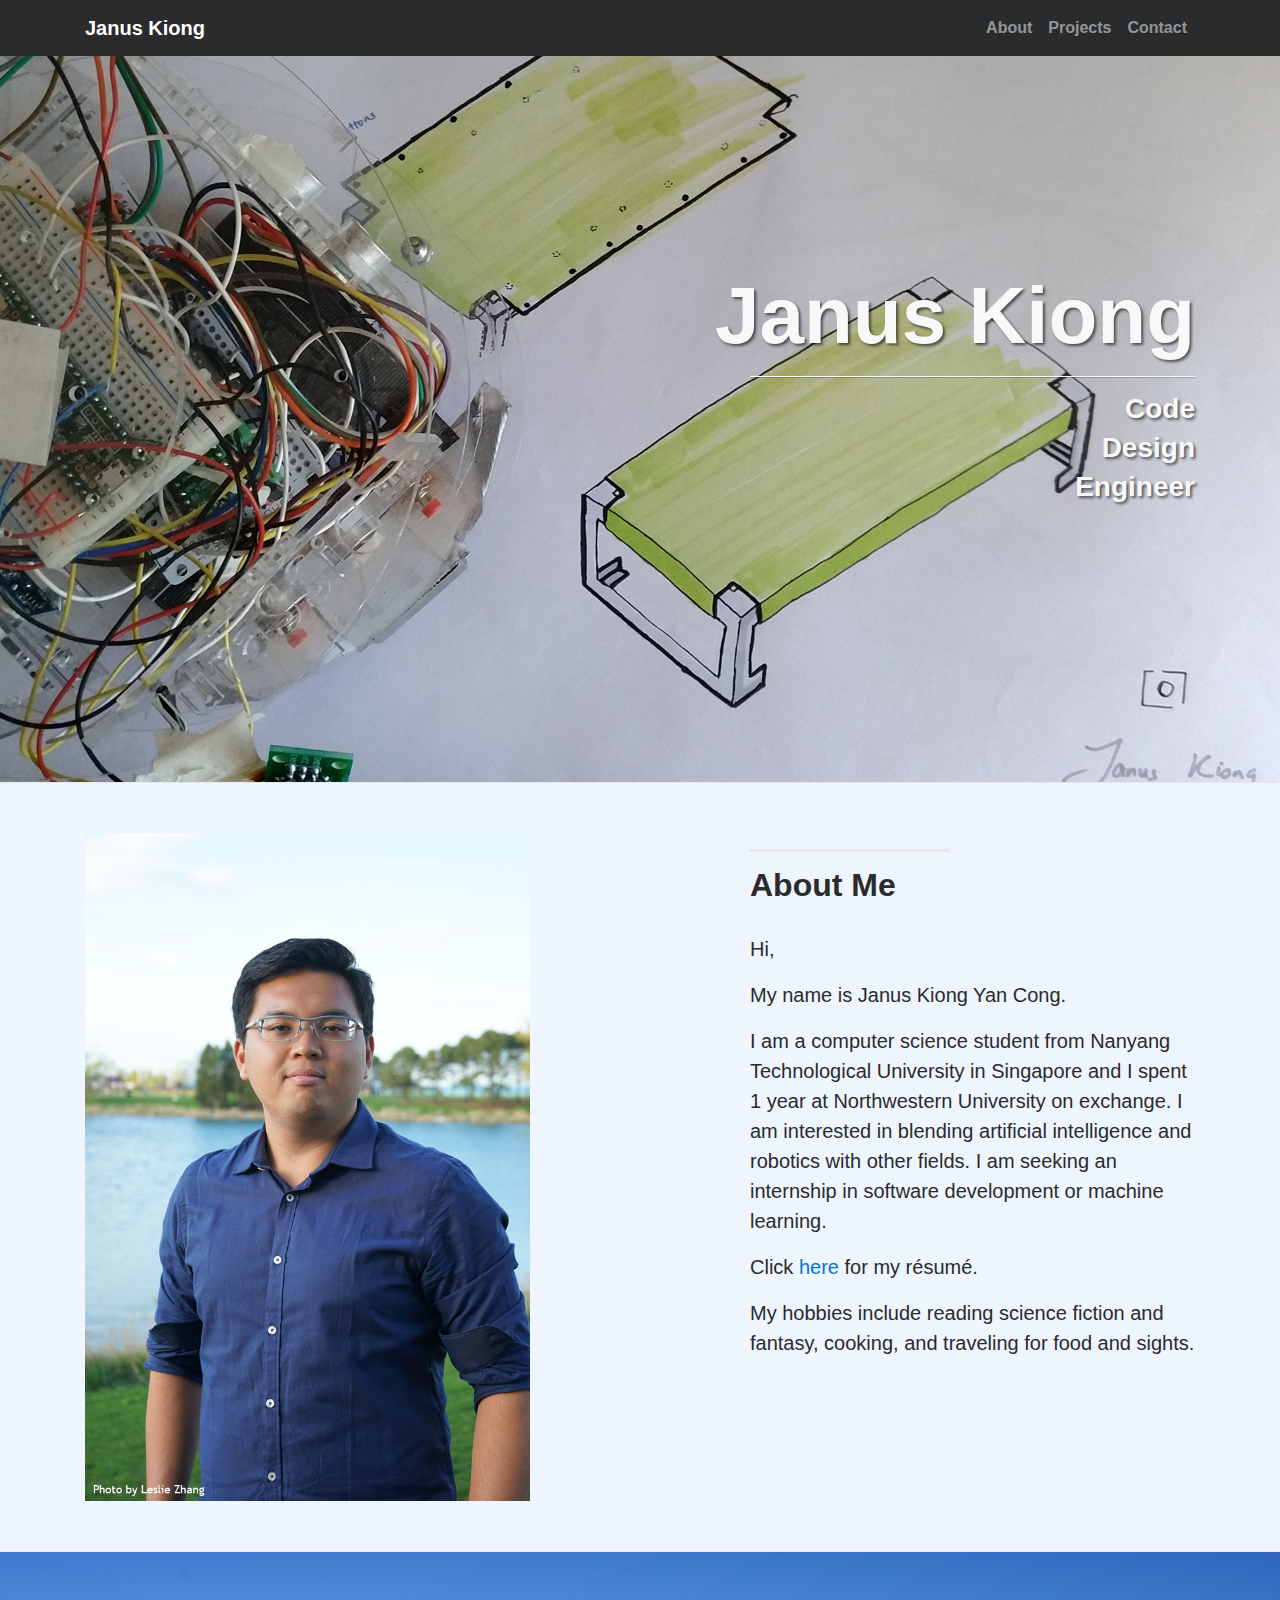
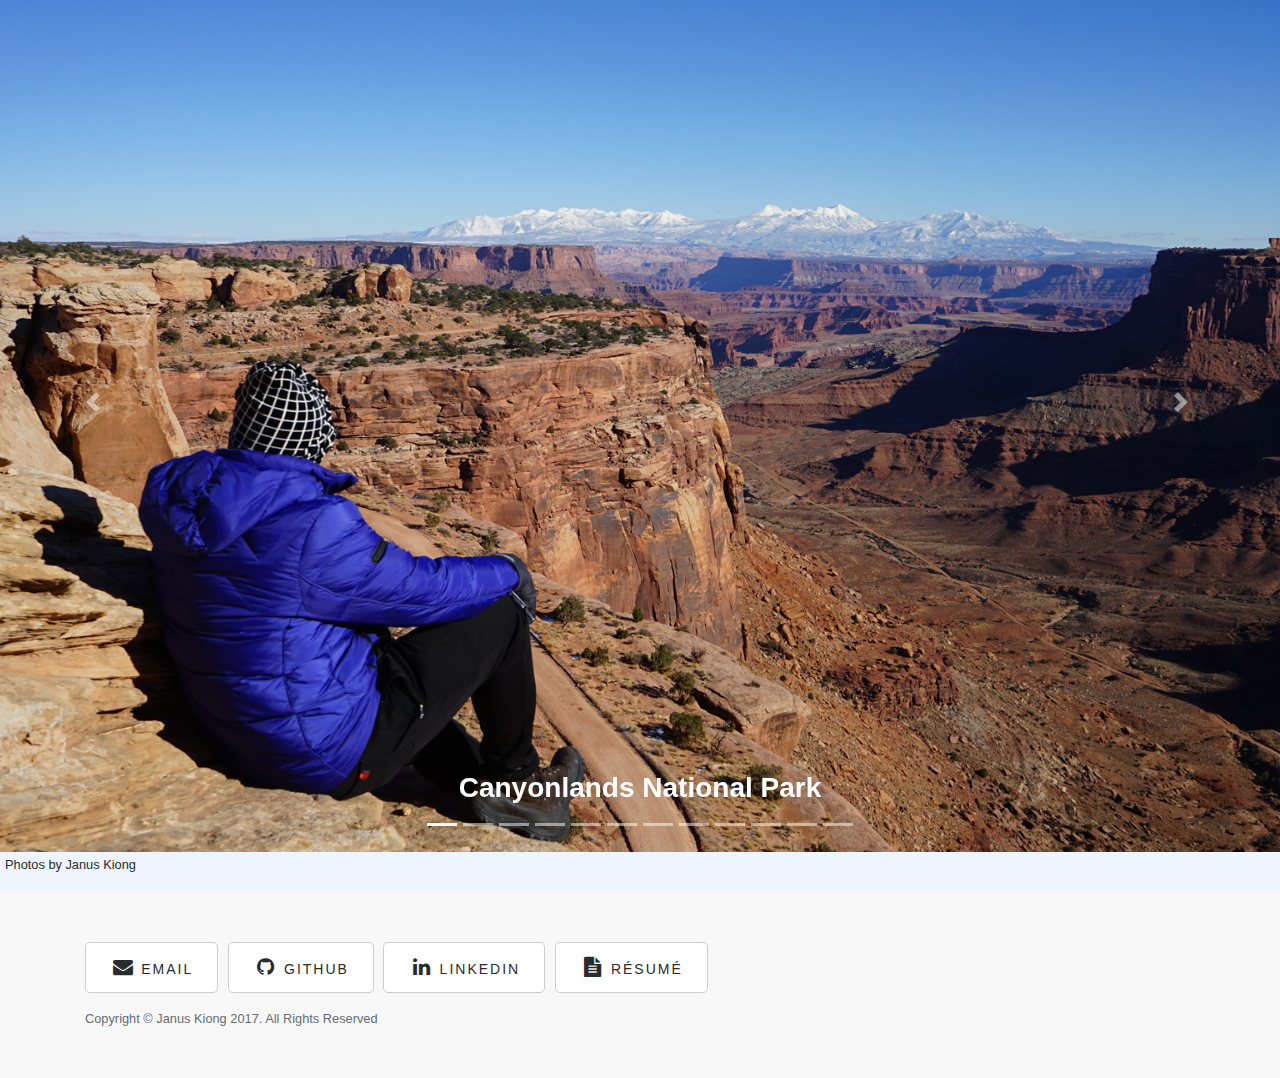
==== commit 47500827: "Added padding for photo credits" ====
--- a/index.html
+++ b/index.html
@@ -194,7 +194,7 @@
                 <span class="sr-only">Next</span>
             </a>
         </div>
-		<p><small>Photos by Janus Kiong</small></p>
+		<p style="padding-left: 5px"><small>Photos by Janus Kiong</small></p>
     </header>
 
     <!-- Footer -->
